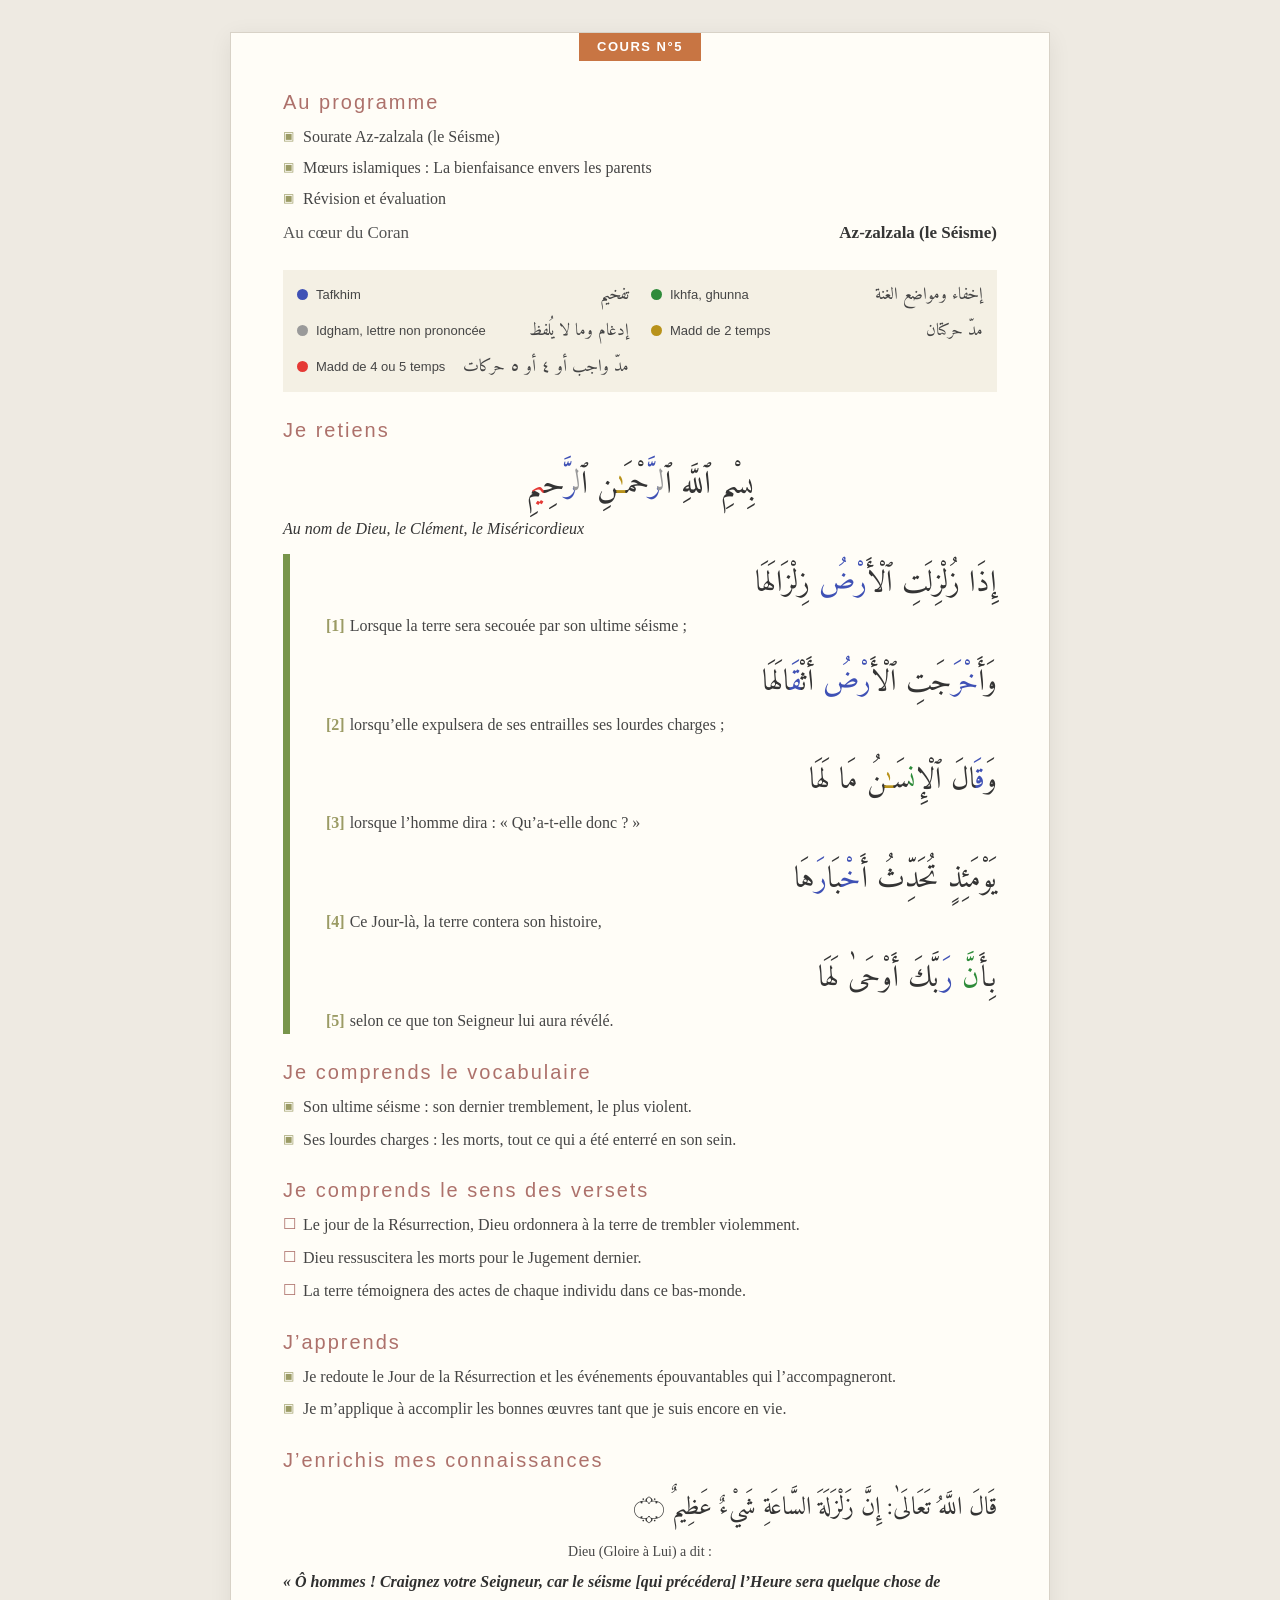
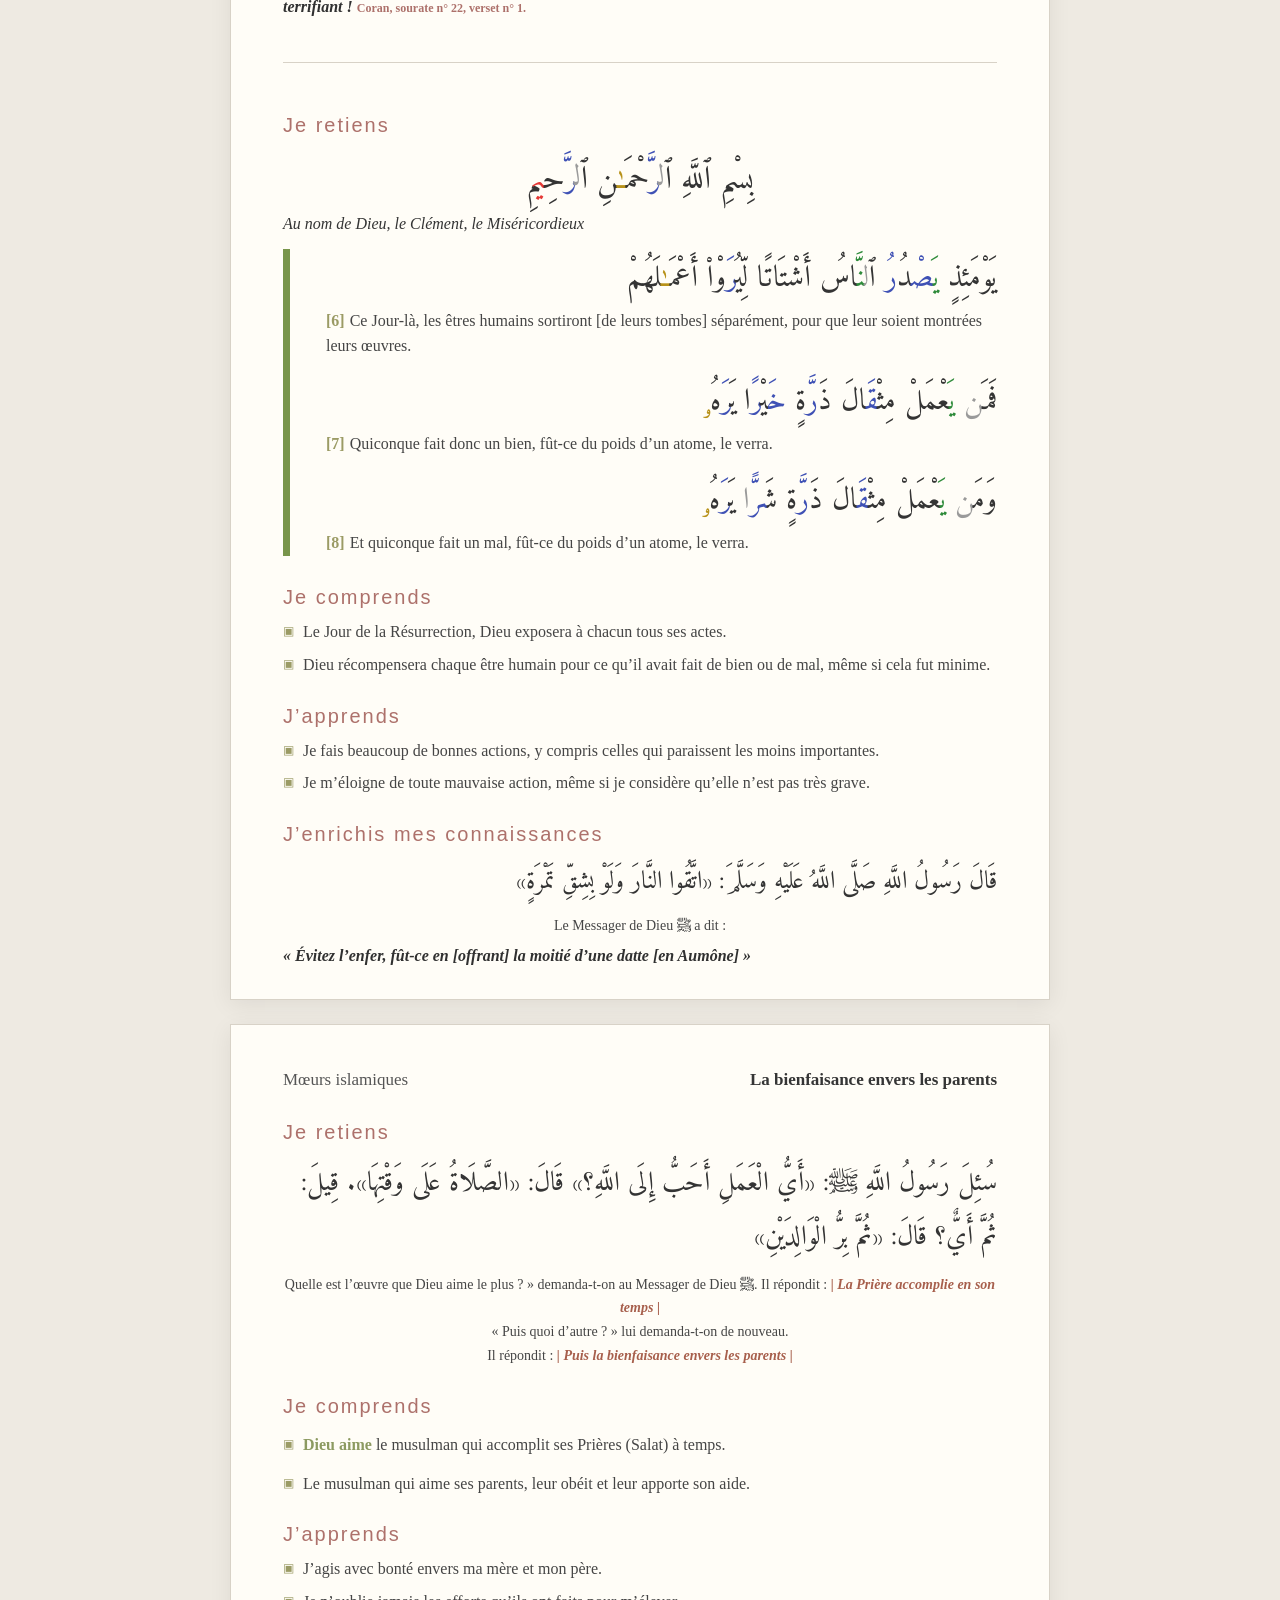
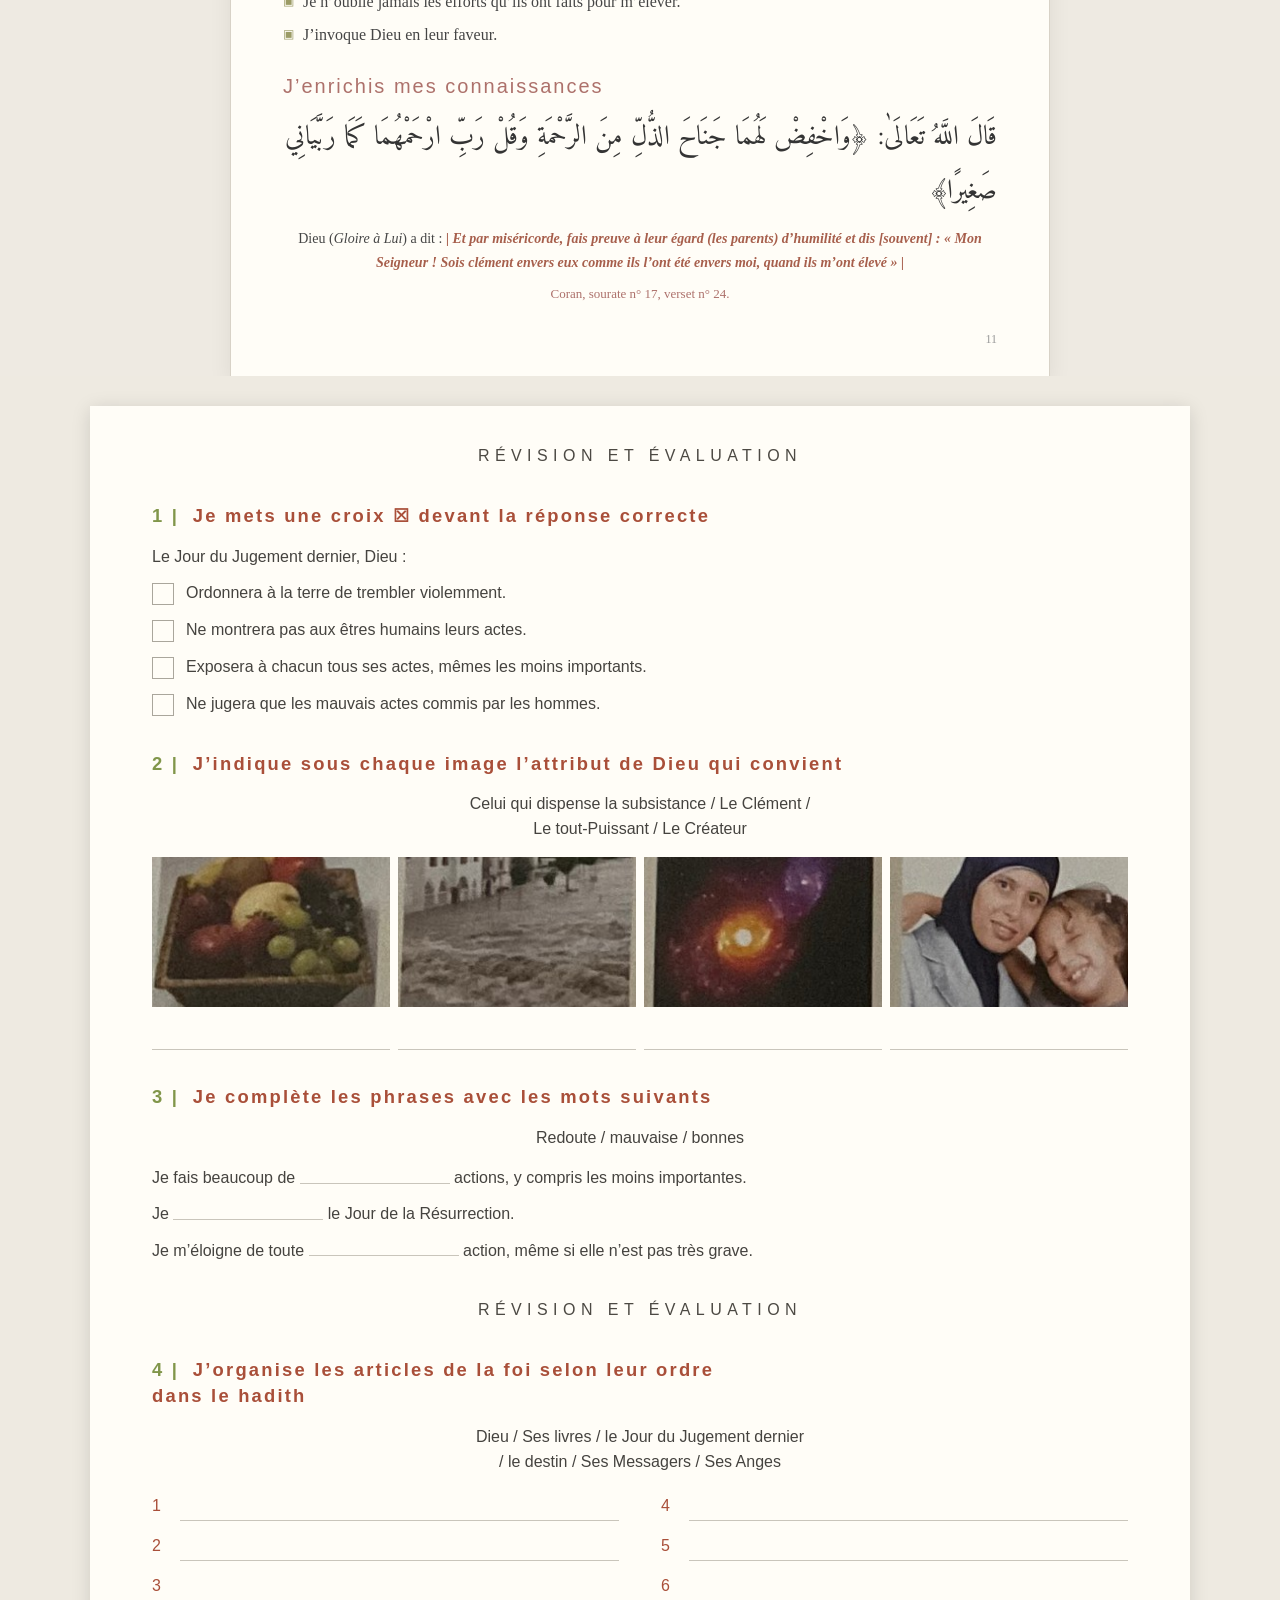
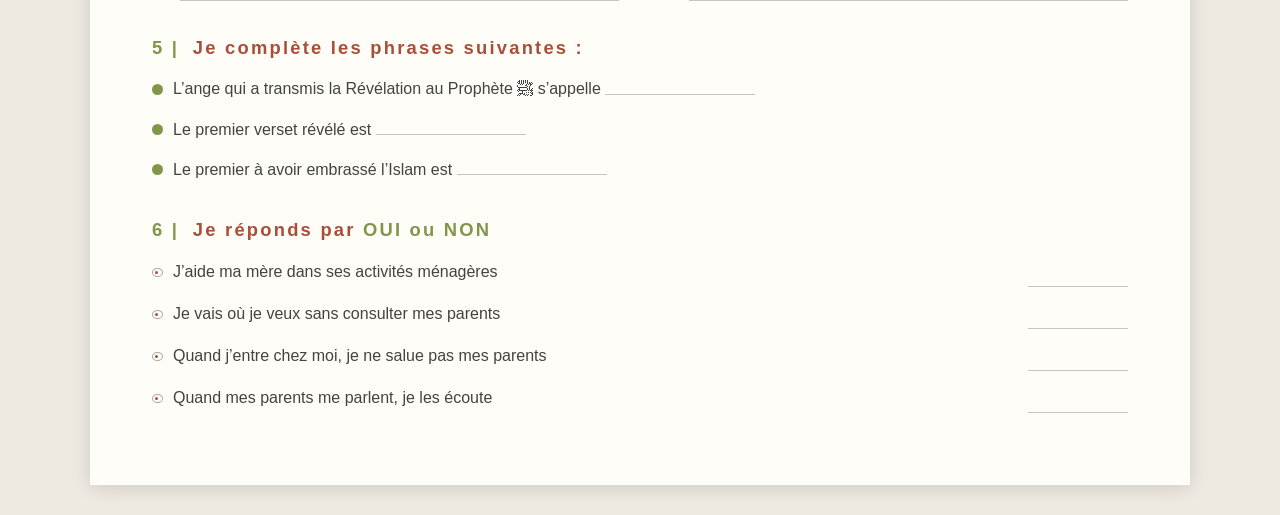
==== cours/Cours5Az-Zalzala.html @ a2560efa "Rename Cours5.html to Cours5Az-Zalzala.html" ====
<!DOCTYPE html>
<html lang="fr">
<head>
<meta charset="utf-8">
<meta name="viewport" content="width=device-width, initial-scale=1, viewport-fit=cover">
<title>Cours 5 : Az-Zalzala et Mœurs islamiques</title>
<link rel="stylesheet" href="https://fonts.googleapis.com/css2?family=Amiri:wght@400;700&display=swap">
<style>
:root{box-sizing:border-box;padding-top:env(safe-area-inset-top,0px);padding-bottom:env(safe-area-inset-bottom,0px);--bg:#eeeae2}
@media (prefers-color-scheme:dark){:root:not([data-theme="light"]){--bg:#1d1b17}}
:root[data-theme="dark"]{--bg:#1d1b17}
html{scroll-padding-top:env(safe-area-inset-top,0px)}
body{margin:0;background:var(--bg)}
.doc{display:block}
.doc + .doc{margin-top:-36px}
</style>
</head>
<body>
<div id="d1" class="doc"></div>
<div id="d2" class="doc"></div>
<template id="t1"><style>:host{display:block}
:host {
  --heading: #ad716b;
  --body: #454545;
  --accent: #9b9b65;
  --orange: #c87543;
  --green: #78954b;
  --paper: #fffdf7;
}

* {
  box-sizing: border-box;
}

:host{
  margin: 0;
  padding: 32px 16px;
  background: #eeeae2;
  color: var(--body);
  font-family: Georgia, "Times New Roman", serif;
  line-height: 1.55;
}

main {
  width: min(820px, 100%);
  margin: 0 auto;
  padding: 42px 52px 30px;
  background: var(--paper);
  border: 1px solid #d8d2c7;
  box-shadow: 0 5px 22px #00000012;
}

.unit {
  display: block;
  width: fit-content;
  margin: -42px auto 28px;
  padding: 5px 18px;
  background: var(--orange);
  color: white;
  font: 700 13px/1.4 Arial, sans-serif;
  letter-spacing: 1.5px;
  text-transform: uppercase;
}

.topline {
  display: flex;
  justify-content: space-between;
  gap: 18px;
  align-items: baseline;
  margin-bottom: 24px;
  color: #555;
  font-size: 17px;
}

.topline strong {
  color: #353535;
}

h2 {
  margin: 25px 0 10px;
  color: var(--heading);
  font: 500 20px/1.3 Arial, sans-serif;
  letter-spacing: 2px;
}

.basmala {
  margin: 0 0 12px;
  font-style: italic;
  color: #343434;
}

.verses {
  margin: 0 0 18px;
  padding: 0 0 0 36px;
  border-left: 7px solid var(--green);
  list-style: none;
}

.verses li {
  margin: 2px 0;
}

.n {
  color: var(--accent);
  font-weight: bold;
  padding-right: 5px;
}

.definition,
.bullet {
  margin: 8px 0;
  padding-left: 20px;
  position: relative;
}

.definition::before,
.bullet::before {
  content: "▣";
  position: absolute;
  left: 0;
  color: var(--accent);
  font-size: 12px;
  top: 2px;
}

.meaning .bullet::before {
  content: "☐";
  color: var(--heading);
  font-size: 15px;
  top: 0;
}

.learning .bullet::before {
  content: "▣";
  color: var(--accent);
}

.arabic {
  margin: 12px 0 8px;
  text-align: right;
  direction: rtl;
  color: #343434;
  font-family: "Amiri", "Noto Naskh Arabic", "Times New Roman", serif;
  font-size: 25px;
  line-height: 1.9;
}

.translation {
  margin: 8px 0 4px;
  text-align: center;
  font-size: 14px;
}

.quote {
  margin: 8px 0 0;
  font-weight: bold;
  font-style: italic;
  color: #303030;
}

.source {
  color: var(--heading);
  font-size: 12px;
  font-style: normal;
  white-space: nowrap;
}

.continuation {
  margin-top: 42px;
  padding-top: 24px;
  border-top: 1px solid #d8d2c7;
}

.continuation .verses {
  margin-bottom: 28px;
}

.parents .topline {
  margin-top: 0;
}

.parents .arabic {
  font-size: 27px;
  line-height: 2;
}

.parents .translation {
  line-height: 1.7;
}

.quote-inline {
  color: #a75f4c;
  font-weight: bold;
  font-style: italic;
}

.parents .definition {
  margin: 14px 0;
}

.parents .source {
  color: var(--heading);
  font-size: 13px;
}

footer {
  margin-top: 26px;
  text-align: right;
  color: #999;
  font-size: 12px;
}

@media (max-width: 560px) {
  main {
    padding: 34px 22px 24px;
  }

  .topline {
    font-size: 15px;
    flex-wrap: wrap;
  }

  h2 {
    font-size: 18px;
  }

  .verses {
    padding-left: 20px;
  }
}

@media print {
  :host{
    padding: 0;
    background: white;
  }

  main {
    width: 100%;
    border: 0;
    box-shadow: none;
  }
}

t{color:#3f51b5}g{color:#2e8b3a}x{color:#9a9a9a}d{color:#b8921a}w{color:#e53935}j{color:#ef8a17}
.arv{display:block;direction:rtl;text-align:right;font-family:"Amiri","Noto Naskh Arabic","Times New Roman",serif;font-size:30px;line-height:2;color:#343434;margin:8px 0 0}
.arv.basm{text-align:center;font-size:32px;margin:6px 0 0}
.frv{display:block;margin:0 0 14px}
.lg{display:grid;grid-template-columns:1fr;gap:6px 22px;margin:6px 0 4px;padding:10px 14px;background:#f4f0e4;font:13px/1.4 Arial,sans-serif}
@media(min-width:620px){.lg{grid-template-columns:1fr 1fr}}
.lg span{display:flex;gap:10px;align-items:center;justify-content:space-between}
.lg em{font-style:normal;display:flex;align-items:center;gap:8px}
.lg i{display:inline-block;width:11px;height:11px;border-radius:50%;flex:0 0 11px}
.lg b{font:400 17px Amiri,serif;direction:rtl;text-align:right}
main + main{margin-top:24px}
main + main .continuation{margin-top:0;padding-top:0;border-top:0}
.sommaire{margin-bottom:8px}
.sommaire h2{margin-top:0}
.sommaire .definition{margin:6px 0}
</style><main>

<span class="unit">Cours N°5</span>

<div class="sommaire">
<h2>Au programme</h2>
<p class="definition">Sourate Az-zalzala (le Séisme)</p>
<p class="definition">Mœurs islamiques : La bienfaisance envers les parents</p>
<p class="definition">Révision et évaluation</p>
</div>

<div class="topline">
  <span>Au cœur du Coran</span>
  <strong>Az-zalzala (le Séisme)</strong>
</div>

<div class="lg" aria-label="Code couleur du tajwid">
<span><em><i style="background:#3f51b5"></i>Tafkhim</em><b lang="ar">تفخيم</b></span>
<span><em><i style="background:#2e8b3a"></i>Ikhfa, ghunna</em><b lang="ar">إخفاء ومواضع الغنة</b></span>
<span><em><i style="background:#9a9a9a"></i>Idgham, lettre non prononcée</em><b lang="ar">إدغام وما لا يُلفظ</b></span>
<span><em><i style="background:#b8921a"></i>Madd de 2 temps</em><b lang="ar">مدّ حركتان</b></span>
<span><em><i style="background:#e53935"></i>Madd de 4 ou 5 temps</em><b lang="ar">مدّ واجب أو ٤ أو ٥ حركات</b></span>
</div>
<h2>Je retiens</h2>

<p class="arv basm" lang="ar">بِسْمِ ٱللَّهِ ٱ<x>ل</x><t>رَّ</t>حْمَ<d>ـٰ</d>نِ ٱ<x>ل</x><t>رَّ</t>حِ<w>ي</w>مِ</p>
<p class="basmala">
Au nom de Dieu, le Clément, le Miséricordieux
</p>

<ol class="verses">
  <li><span class="arv" lang="ar">إِذَا زُلْزِلَتِ ٱلْأَ<t>رْضُ</t> زِلْزَالَهَا</span><span class="frv"><span class="n">[1]</span>Lorsque la terre sera secouée par son ultime séisme ;</span></li>
  <li><span class="arv" lang="ar">وَأَ<t>خْرَ</t>جَتِ ٱلْأَ<t>رْضُ</t> أَثْ<t>قَ</t>الَهَا</span><span class="frv"><span class="n">[2]</span>lorsqu’elle expulsera de ses entrailles ses lourdes charges ;</span></li>
  <li><span class="arv" lang="ar">وَ<t>قَ</t>الَ ٱلْإِ<g>ن</g>سَ<d>ـٰ</d>نُ مَا لَهَا</span><span class="frv"><span class="n">[3]</span>lorsque l’homme dira : « Qu’a-t-elle donc ? »</span></li>
  <li><span class="arv" lang="ar">يَوْمَئِذٍ تُحَدِّثُ أَ<t>خْ</t>بَا<t>رَ</t>هَا</span><span class="frv"><span class="n">[4]</span>Ce Jour-là, la terre contera son histoire,</span></li>
  <li><span class="arv" lang="ar">بِأَ<g>نَّ</g> <t>رَ</t>بَّكَ أَوْحَىٰ لَهَا</span><span class="frv"><span class="n">[5]</span>selon ce que ton Seigneur lui aura révélé.</span></li>
</ol>

<h2>Je comprends le vocabulaire</h2>

<p class="definition">
Son ultime séisme : son dernier tremblement, le plus violent.
</p>

<p class="definition">
Ses lourdes charges : les morts, tout ce qui a été enterré en son sein.
</p>

<section class="meaning">
<h2>Je comprends le sens des versets</h2>

<p class="bullet">
Le jour de la Résurrection, Dieu ordonnera à la terre de trembler violemment.
</p>

<p class="bullet">
Dieu ressuscitera les morts pour le Jugement dernier.
</p>

<p class="bullet">
La terre témoignera des actes de chaque individu dans ce bas-monde.
</p>
</section>

<section class="learning">
<h2>J’apprends</h2>

<p class="bullet">
Je redoute le Jour de la Résurrection et les événements épouvantables qui l’accompagneront.
</p>

<p class="bullet">
Je m’applique à accomplir les bonnes œuvres tant que je suis encore en vie.
</p>
</section>

<h2>J’enrichis mes connaissances</h2>

<p class="arabic" lang="ar">
قَالَ اللَّهُ تَعَالَىٰ:
إِنَّ زَلْزَلَةَ السَّاعَةِ شَيْءٌ عَظِيمٌ ۝
</p>

<p class="translation">
Dieu (Gloire à Lui) a dit :
</p>

<p class="quote">
« Ô hommes ! Craignez votre Seigneur, car le séisme [qui précédera] l’Heure sera quelque chose de terrifiant !
<span class="source">Coran, sourate n° 22, verset n° 1.</span>
</p>

<!-- SUITE DE LA SOURATE -->

<section class="continuation">

<h2>Je retiens</h2>

<p class="arv basm" lang="ar">بِسْمِ ٱللَّهِ ٱ<x>ل</x><t>رَّ</t>حْمَ<d>ـٰ</d>نِ ٱ<x>ل</x><t>رَّ</t>حِ<w>ي</w>مِ</p>
<p class="basmala">
Au nom de Dieu, le Clément, le Miséricordieux
</p>

<ol class="verses" start="6">
  <li><span class="arv" lang="ar">يَوْمَئِذٍ <g>يَ</g><t>صْ</t>دُ<t>رُ</t> ٱ<x>ل</x><g>نَّ</g>اسُ أَشْتَاتًا لِّيُ<t>رَ</t>وْا۟ أَعْمَ<d>ـٰ</d>لَهُمْ</span><span class="frv"><span class="n">[6]</span>Ce Jour-là, les êtres humains sortiront [de leurs tombes] séparément, pour que leur soient montrées leurs œuvres.</span></li>

  <li><span class="arv" lang="ar">فَمَ<x>ن</x> <g>يَ</g>عْمَلْ مِثْ<t>قَ</t>الَ ذَ<t>رَّ</t>ةٍ <t>خَ</t>يْ<t>رً</t>ا يَ<t>رَ</t>هُ<d>ۥ</d></span><span class="frv"><span class="n">[7]</span>Quiconque fait donc un bien, fût-ce du poids d’un atome, le verra.</span></li>

  <li><span class="arv" lang="ar">وَمَ<x>ن</x> <g>يَ</g>عْمَلْ مِثْ<t>قَ</t>الَ ذَ<t>رَّ</t>ةٍ شَ<t>رًّ</t><x>ا</x> يَ<t>رَ</t>هُ<d>ۥ</d></span><span class="frv"><span class="n">[8]</span>Et quiconque fait un mal, fût-ce du poids d’un atome, le verra.</span></li>
</ol>

<h2>Je comprends</h2>

<p class="definition">
Le Jour de la Résurrection, Dieu exposera à chacun tous ses actes.
</p>

<p class="definition">
Dieu récompensera chaque être humain pour ce qu’il avait fait de bien ou de mal, même si cela fut minime.
</p>

<section class="learning">
<h2>J’apprends</h2>

<p class="bullet">
Je fais beaucoup de bonnes actions, y compris celles qui paraissent les moins importantes.
</p>

<p class="bullet">
Je m’éloigne de toute mauvaise action, même si je considère qu’elle n’est pas très grave.
</p>
</section>

<h2>J’enrichis mes connaissances</h2>

<p class="arabic" lang="ar">
قَالَ رَسُولُ اللَّهِ صَلَّى اللَّهُ عَلَيْهِ وَسَلَّمَ:
«اتَّقُوا النَّارَ وَلَوْ بِشِقِّ تَمْرَةٍ»
</p>

<p class="translation">
Le Messager de Dieu ﷺ a dit :
</p>

<p class="quote">
« Évitez l’enfer, fût-ce en [offrant] la moitié d’une datte [en Aumône] »
</p>

</section>

</main>
<main>
<!-- LEÇON : LA BIENFAISANCE ENVERS LES PARENTS -->

<section class="continuation parents">

<div class="topline">
  <span>Mœurs islamiques</span>
  <strong>La bienfaisance envers les parents</strong>
</div>

<h2>Je retiens</h2>

<p class="arabic" lang="ar">
سُئِلَ رَسُولُ اللَّهِ ﷺ:
«أَيُّ الْعَمَلِ أَحَبُّ إِلَى اللَّهِ؟»
قَالَ: «الصَّلَاةُ عَلَى وَقْتِهَا».
قِيلَ: ثُمَّ أَيٌّ؟
قَالَ: «ثُمَّ بِرُّ الْوَالِدَيْنِ»
</p>

<p class="translation">
Quelle est l’œuvre que Dieu aime le plus ? » demanda-t-on au Messager de Dieu ﷺ.
Il répondit :
<span class="quote-inline">| La Prière accomplie en son temps |</span>
<br>
« Puis quoi d’autre ? » lui demanda-t-on de nouveau.
<br>
Il répondit :
<span class="quote-inline">| Puis la bienfaisance envers les parents |</span>
</p>

<h2>Je comprends</h2>

<p class="definition">
<strong style="color:#8c9a61">Dieu aime</strong>
le musulman qui accomplit ses Prières (Salat) à temps.
</p>

<p class="definition">
Le musulman qui aime ses parents, leur obéit et leur apporte son aide.
</p>

<section class="learning">
<h2>J’apprends</h2>

<p class="bullet">
J’agis avec bonté envers ma mère et mon père.
</p>

<p class="bullet">
Je n’oublie jamais les efforts qu’ils ont faits pour m’élever.
</p>

<p class="bullet">
J’invoque Dieu en leur faveur.
</p>
</section>

<h2>J’enrichis mes connaissances</h2>

<p class="arabic" lang="ar">
قَالَ اللَّهُ تَعَالَىٰ:
﴿وَاخْفِضْ لَهُمَا جَنَاحَ الذُّلِّ مِنَ الرَّحْمَةِ
وَقُلْ رَبِّ ارْحَمْهُمَا كَمَا رَبَّيَانِي صَغِيرًا﴾
</p>

<p class="translation">
Dieu (<em>Gloire à Lui</em>) a dit :
<span class="quote-inline">
| Et par miséricorde, fais preuve à leur égard (les parents) d’humilité et dis [souvent] : « Mon Seigneur ! Sois clément envers eux comme ils l’ont été envers moi, quand ils m’ont élevé » |
</span>
</p>

<p class="source" style="text-align:center; display:block; margin-top:10px;">
Coran, sourate n° 17, verset n° 24.
</p>

</section>

<footer>11</footer>

</main></template>
<template id="t2"><style>:host{display:block}
:host{--rouge:#a94f39;--vert:#81964a;--texte:#45433f;--ligne:#c9c5bb;--papier:#fffdf7}
*{box-sizing:border-box}:host{margin:0;padding:30px 18px;background:#eeeae1;color:var(--texte);font:16px/1.55 "Trebuchet MS",Arial,sans-serif}
main{max-width:1100px;margin:auto;padding:38px clamp(20px,5vw,62px);background:var(--papier);box-shadow:0 3px 18px #0002}
.entete{text-align:center;letter-spacing:.34em;margin:0 0 34px;color:#4c4943}
.exercice{margin:0 0 34px;break-inside:avoid}h2{margin:0 0 15px;color:var(--rouge);font-size:1.15rem;font-weight:600;letter-spacing:.12em;line-height:1.45}
.numero{color:var(--vert);margin-right:.35em}p{margin:10px 0}
.cases{list-style:none;padding:0;margin:12px 0}.cases li{display:flex;gap:12px;margin:12px 0}
.case{width:22px;height:22px;border:1.5px solid #aaa69c;flex:0 0 22px;margin-top:2px}
.banque{text-align:center;margin:8px auto 15px}
.images,.reponses-images{display:grid;grid-template-columns:repeat(4,minmax(0,1fr));gap:8px;margin:15px 0 8px}
.images img{display:block;width:100%;height:150px;object-fit:cover}
.trait{height:28px;border-bottom:1px solid var(--ligne)}
.mots{display:inline-block;min-width:150px;height:1.15em;border-bottom:1px solid var(--ligne);vertical-align:baseline}
.banque-foi{text-align:center;margin:8px auto 18px}
.grille{display:grid;grid-template-columns:1fr 1fr;gap:12px 42px}
.rangee{display:flex;align-items:center;gap:12px}.chiffre{color:var(--rouge);min-width:16px}.reponse{height:28px;border-bottom:1px solid var(--ligne);flex:1}
.liste{list-style:none;padding:0;margin:12px 0}.liste li{margin:14px 0;display:flex;align-items:baseline;gap:10px}
.puce{width:11px;height:11px;border-radius:50%;background:var(--vert);flex:0 0 11px}
.oui-non li{align-items:center}.oui-non .puce{width:9px;height:9px;background:transparent;border:1px solid #aaa69c;position:relative}
.oui-non .puce:after{content:"";position:absolute;width:3px;height:3px;border-radius:50%;background:var(--rouge);top:2px;left:2px}
.oui-non .reponse{flex:0 0 100px;margin-left:auto}
@media(max-width:650px){:host{padding:0}main{padding:24px 16px}.images img{height:90px}.grille{gap:10px 18px}.mots{min-width:90px}.oui-non .reponse{flex-basis:55px}}
@media print{:host{background:white;padding:0}main{box-shadow:none;max-width:none;padding:15mm}.exercice{break-inside:avoid}}
</style><main>
<div class="entete">RÉVISION ET ÉVALUATION</div>
<section class="exercice">
<h2><span class="numero">1 |</span> Je mets une croix ☒ devant la réponse correcte</h2>
<p>Le Jour du Jugement dernier, Dieu :</p>
<ul class="cases">
<li><span class="case"></span><span>Ordonnera à la terre de trembler violemment.</span></li>
<li><span class="case"></span><span>Ne montrera pas aux êtres humains leurs actes.</span></li>
<li><span class="case"></span><span>Exposera à chacun tous ses actes, mêmes les moins importants.</span></li>
<li><span class="case"></span><span>Ne jugera que les mauvais actes commis par les hommes.</span></li>
</ul></section>
<section class="exercice">
<h2><span class="numero">2 |</span> J’indique sous chaque image l’attribut de Dieu qui convient</h2>
<p class="banque">Celui qui dispense la subsistance / Le Clément /<br>Le tout-Puissant / Le Créateur</p>
<div class="images">
<img src="[data-uri]" alt="Panier de fruits">
<img src="[data-uri]" alt="Inondation">
<img src="[data-uri]" alt="Galaxie dans l’espace">
<img src="[data-uri]" alt="Une mère avec son enfant">
</div><div class="reponses-images"><div class="trait"></div><div class="trait"></div><div class="trait"></div><div class="trait"></div></div>
</section>
<section class="exercice">
<h2><span class="numero">3 |</span> Je complète les phrases avec les mots suivants</h2>
<p class="banque">Redoute / mauvaise / bonnes</p>
<p>Je fais beaucoup de <span class="mots"></span> actions, y compris les moins importantes.</p>
<p>Je <span class="mots"></span> le Jour de la Résurrection.</p>
<p>Je m’éloigne de toute <span class="mots"></span> action, même si elle n’est pas très grave.</p>
</section>
<div class="entete">RÉVISION ET ÉVALUATION</div>
<section class="exercice">
<h2><span class="numero">4 |</span> J’organise les articles de la foi selon leur ordre<br>dans le hadith</h2>
<p class="banque-foi">Dieu / Ses livres / le Jour du Jugement dernier<br>/ le destin / Ses Messagers / Ses Anges</p>
<div class="grille">
<div class="rangee"><span class="chiffre">1</span><span class="reponse"></span></div><div class="rangee"><span class="chiffre">4</span><span class="reponse"></span></div>
<div class="rangee"><span class="chiffre">2</span><span class="reponse"></span></div><div class="rangee"><span class="chiffre">5</span><span class="reponse"></span></div>
<div class="rangee"><span class="chiffre">3</span><span class="reponse"></span></div><div class="rangee"><span class="chiffre">6</span><span class="reponse"></span></div>
</div></section>
<section class="exercice">
<h2><span class="numero">5 |</span> Je complète les phrases suivantes :</h2>
<ul class="liste">
<li><span class="puce"></span><span>L’ange qui a transmis la Révélation au Prophète ﷺ s’appelle <span class="mots"></span></span></li>
<li><span class="puce"></span><span>Le premier verset révélé est <span class="mots"></span></span></li>
<li><span class="puce"></span><span>Le premier à avoir embrassé l’Islam est <span class="mots"></span></span></li>
</ul></section>
<section class="exercice">
<h2><span class="numero">6 |</span> Je réponds par <span style="color:var(--vert)">OUI ou NON</span></h2>
<ul class="liste oui-non">
<li><span class="puce"></span><span>J’aide ma mère dans ses activités ménagères</span><span class="reponse"></span></li>
<li><span class="puce"></span><span>Je vais où je veux sans consulter mes parents</span><span class="reponse"></span></li>
<li><span class="puce"></span><span>Quand j’entre chez moi, je ne salue pas mes parents</span><span class="reponse"></span></li>
<li><span class="puce"></span><span>Quand mes parents me parlent, je les écoute</span><span class="reponse"></span></li>
</ul></section>
</main></template>
<script>
(function(){
  function mount(h,t){
    var r=document.getElementById(h).attachShadow({mode:'open'});
    r.appendChild(document.getElementById(t).content.cloneNode(true));
  }
  mount('d1','t1');mount('d2','t2');
})();
</script>
</body>
</html>
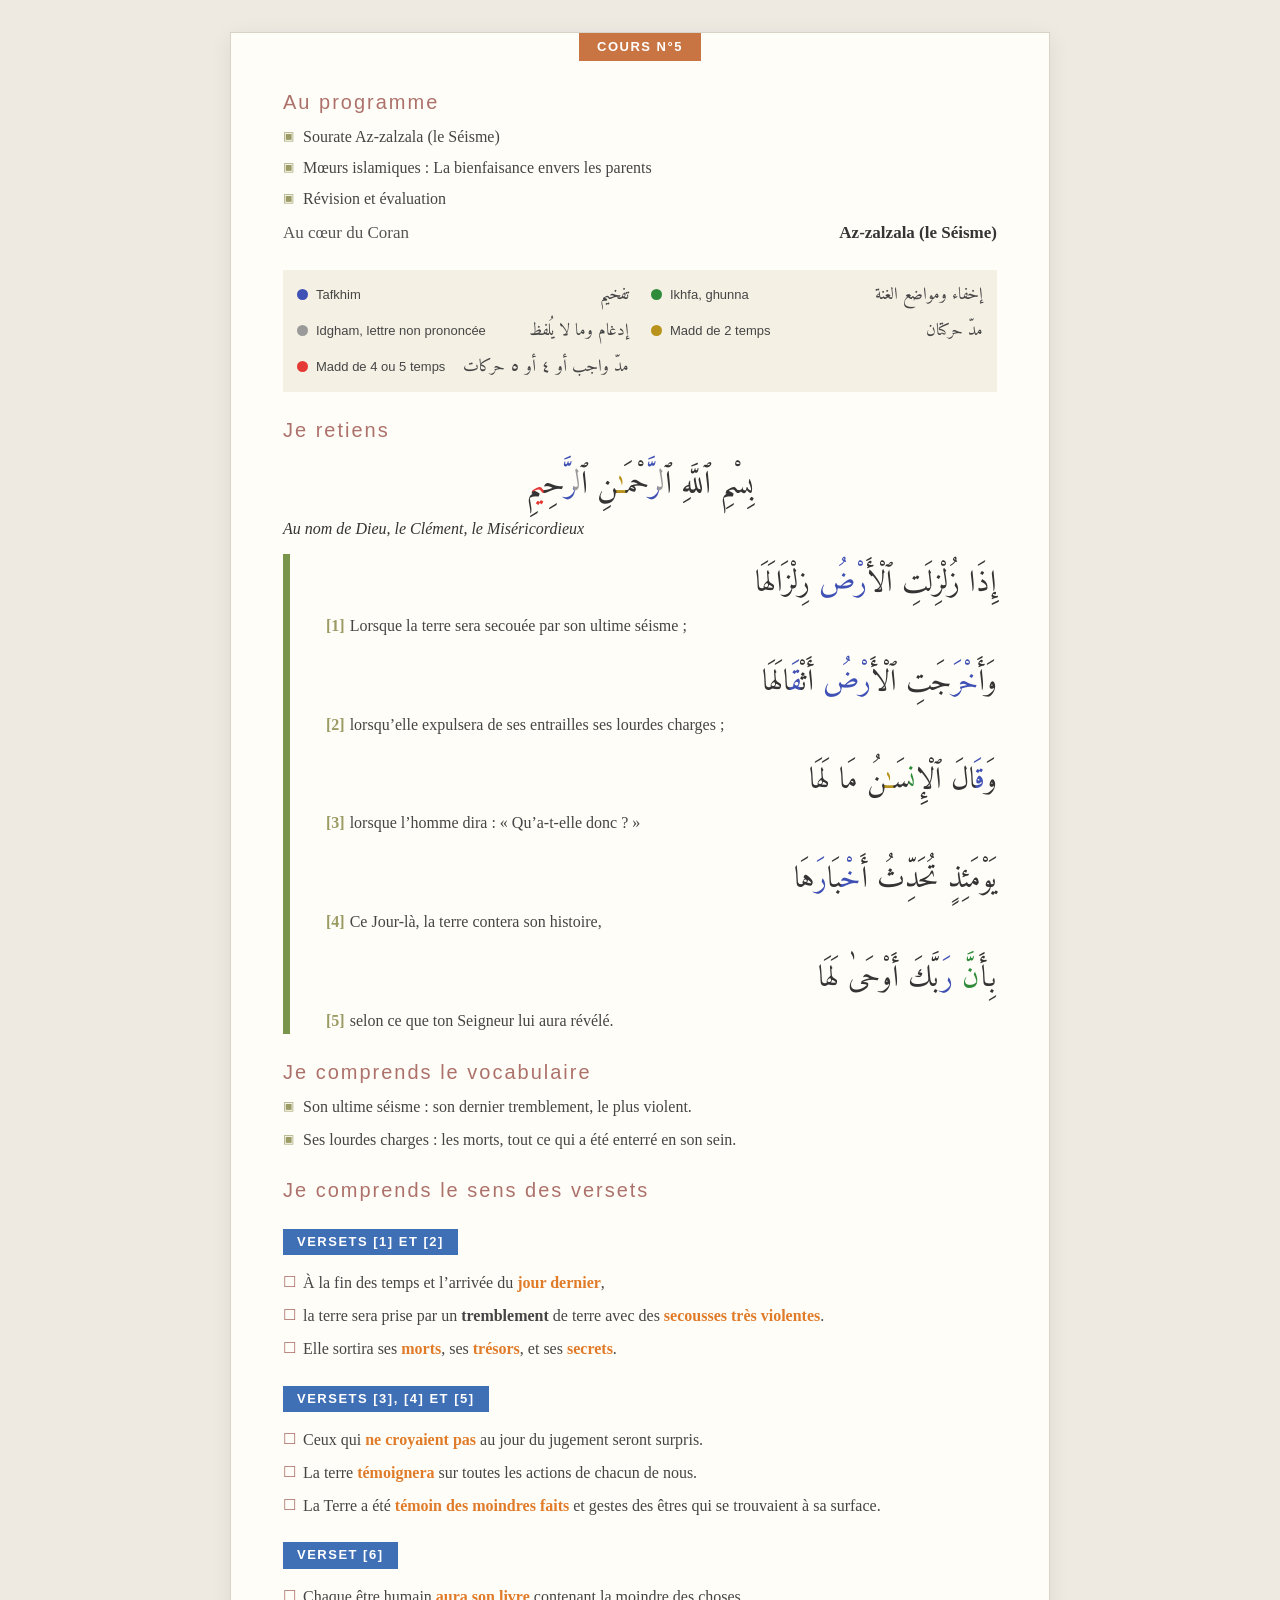
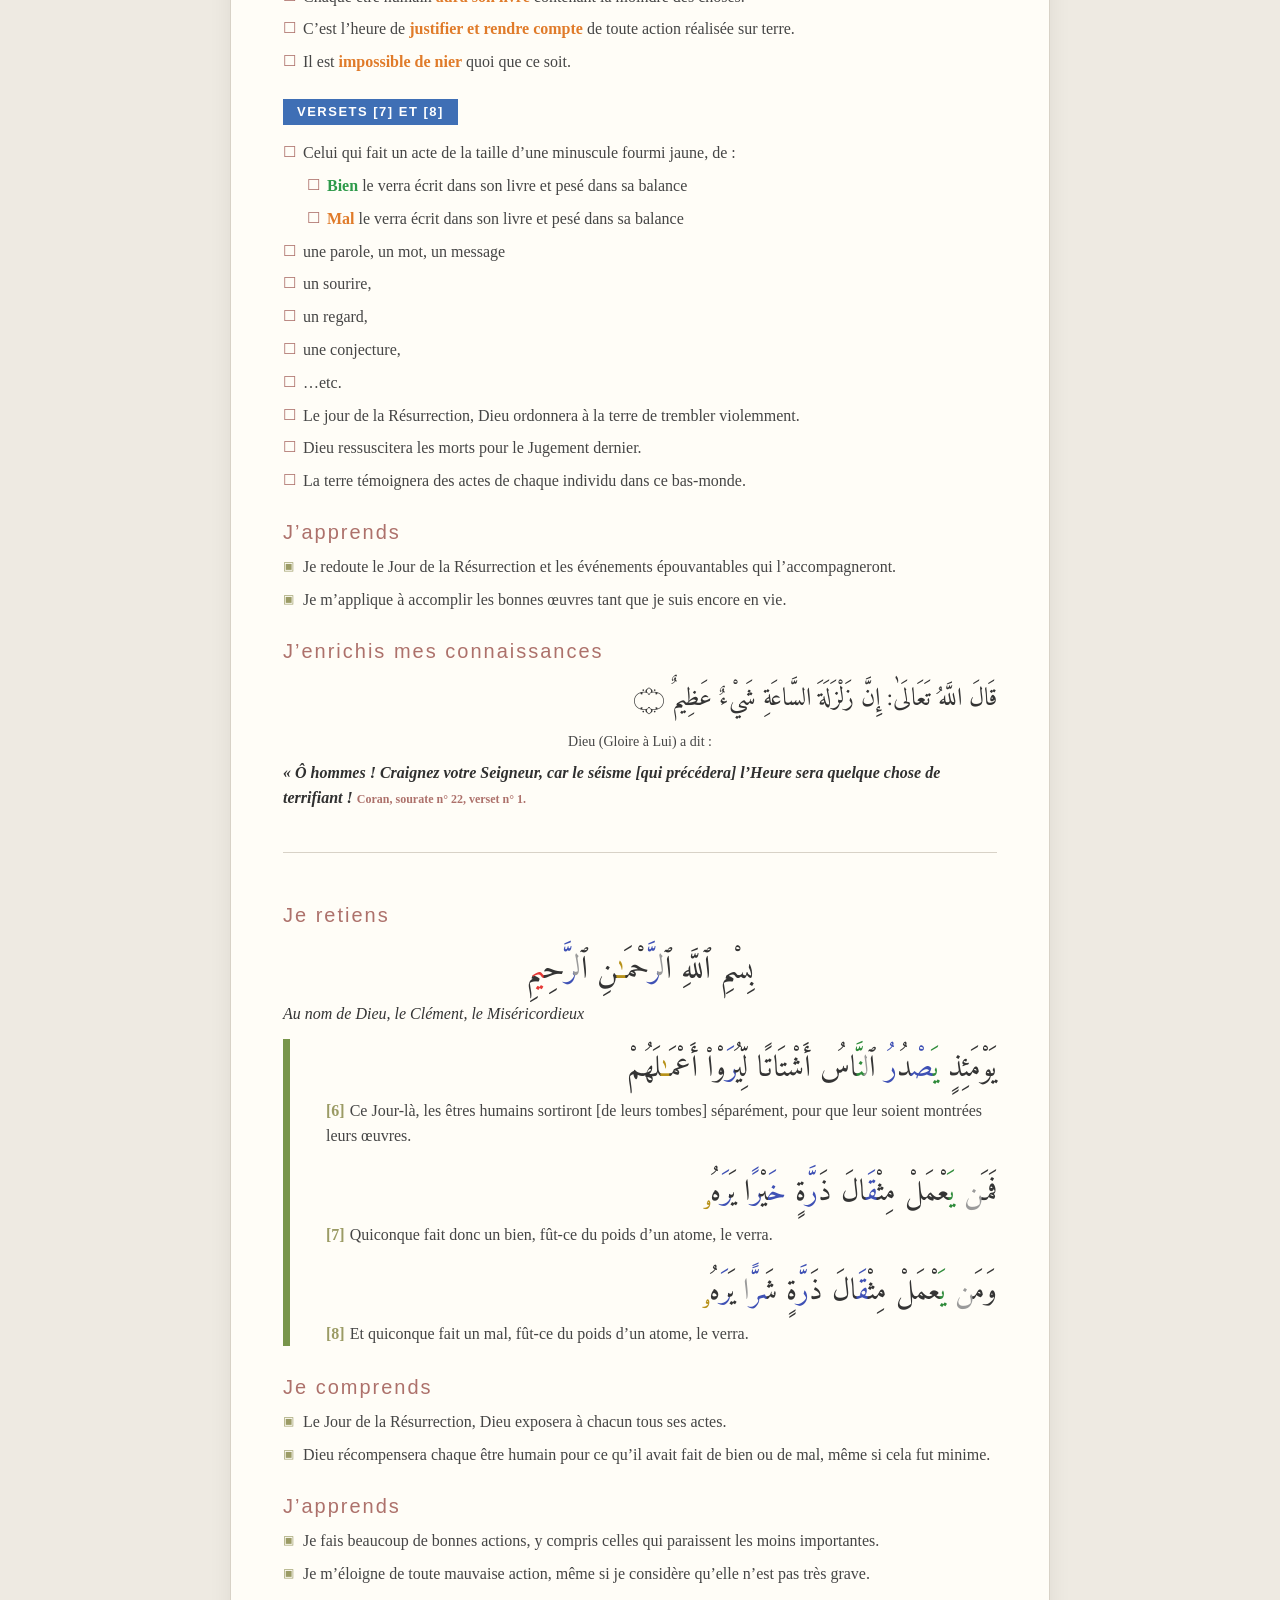
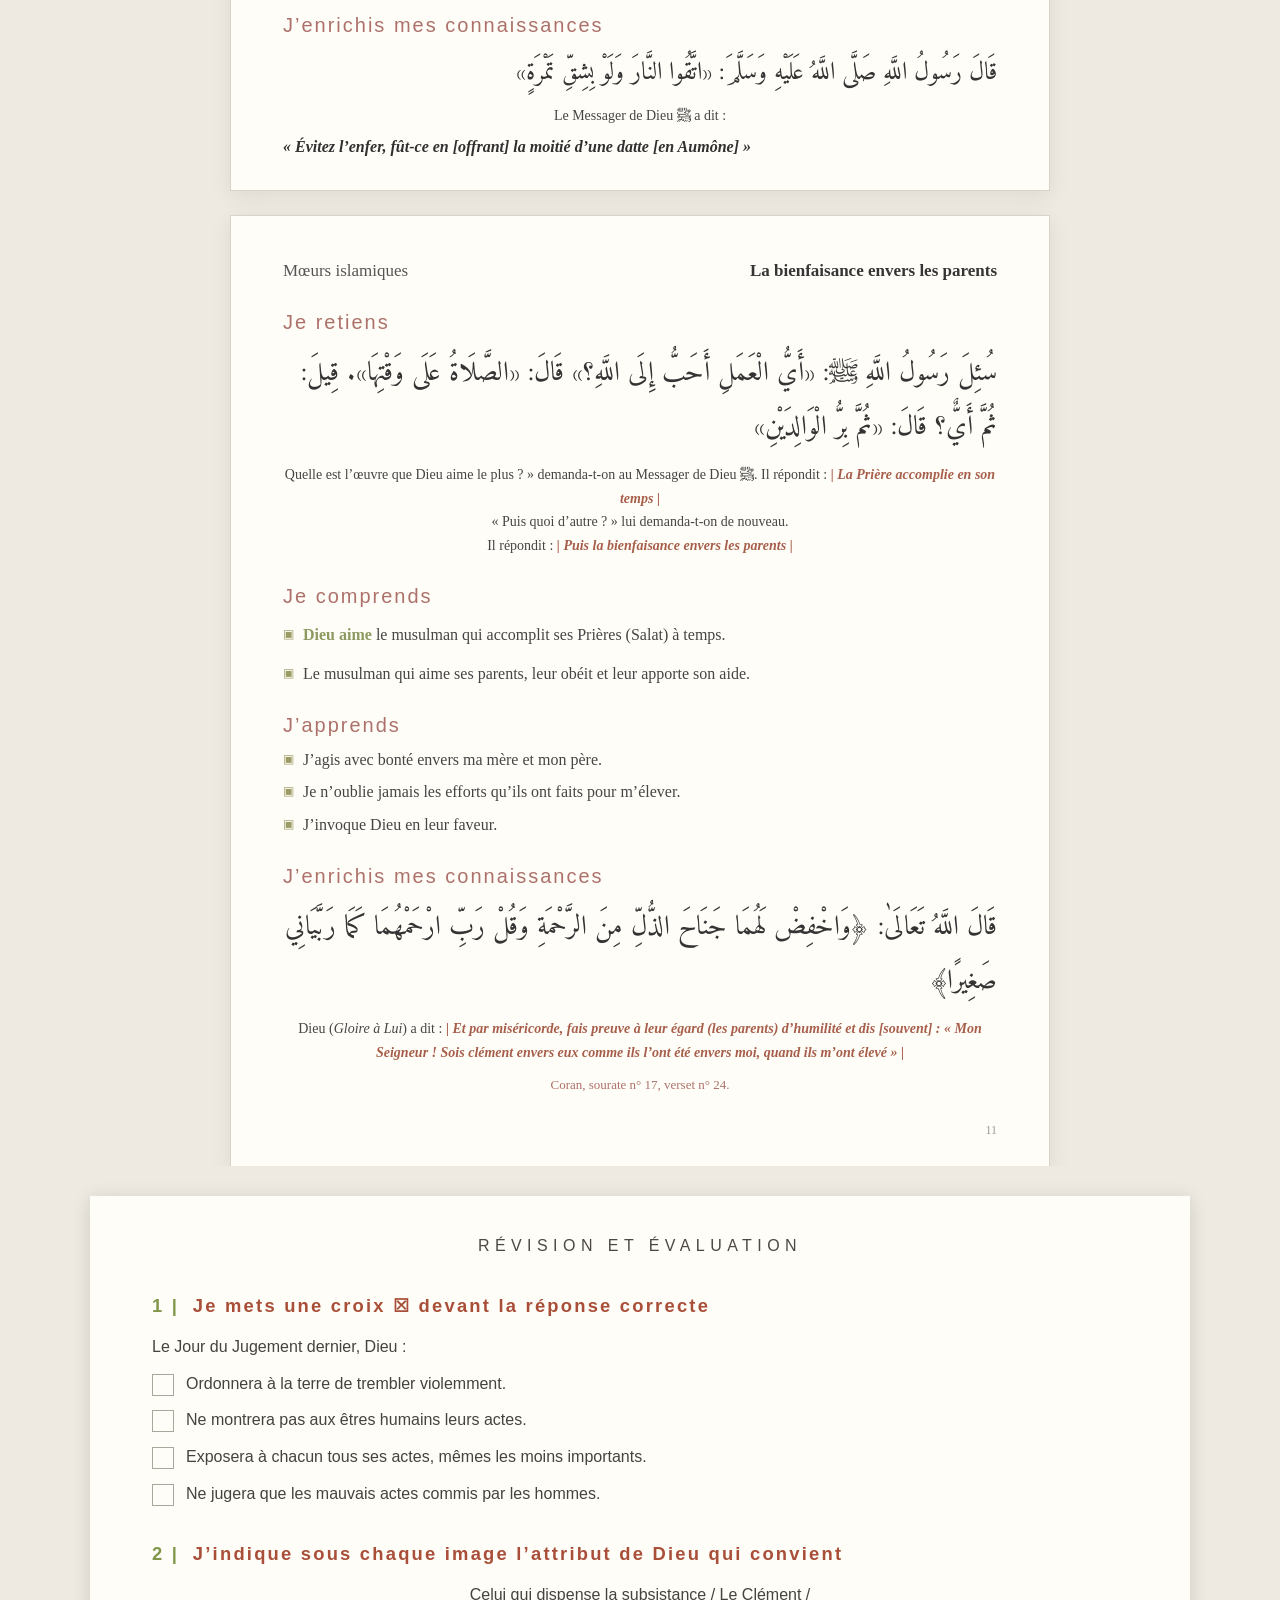
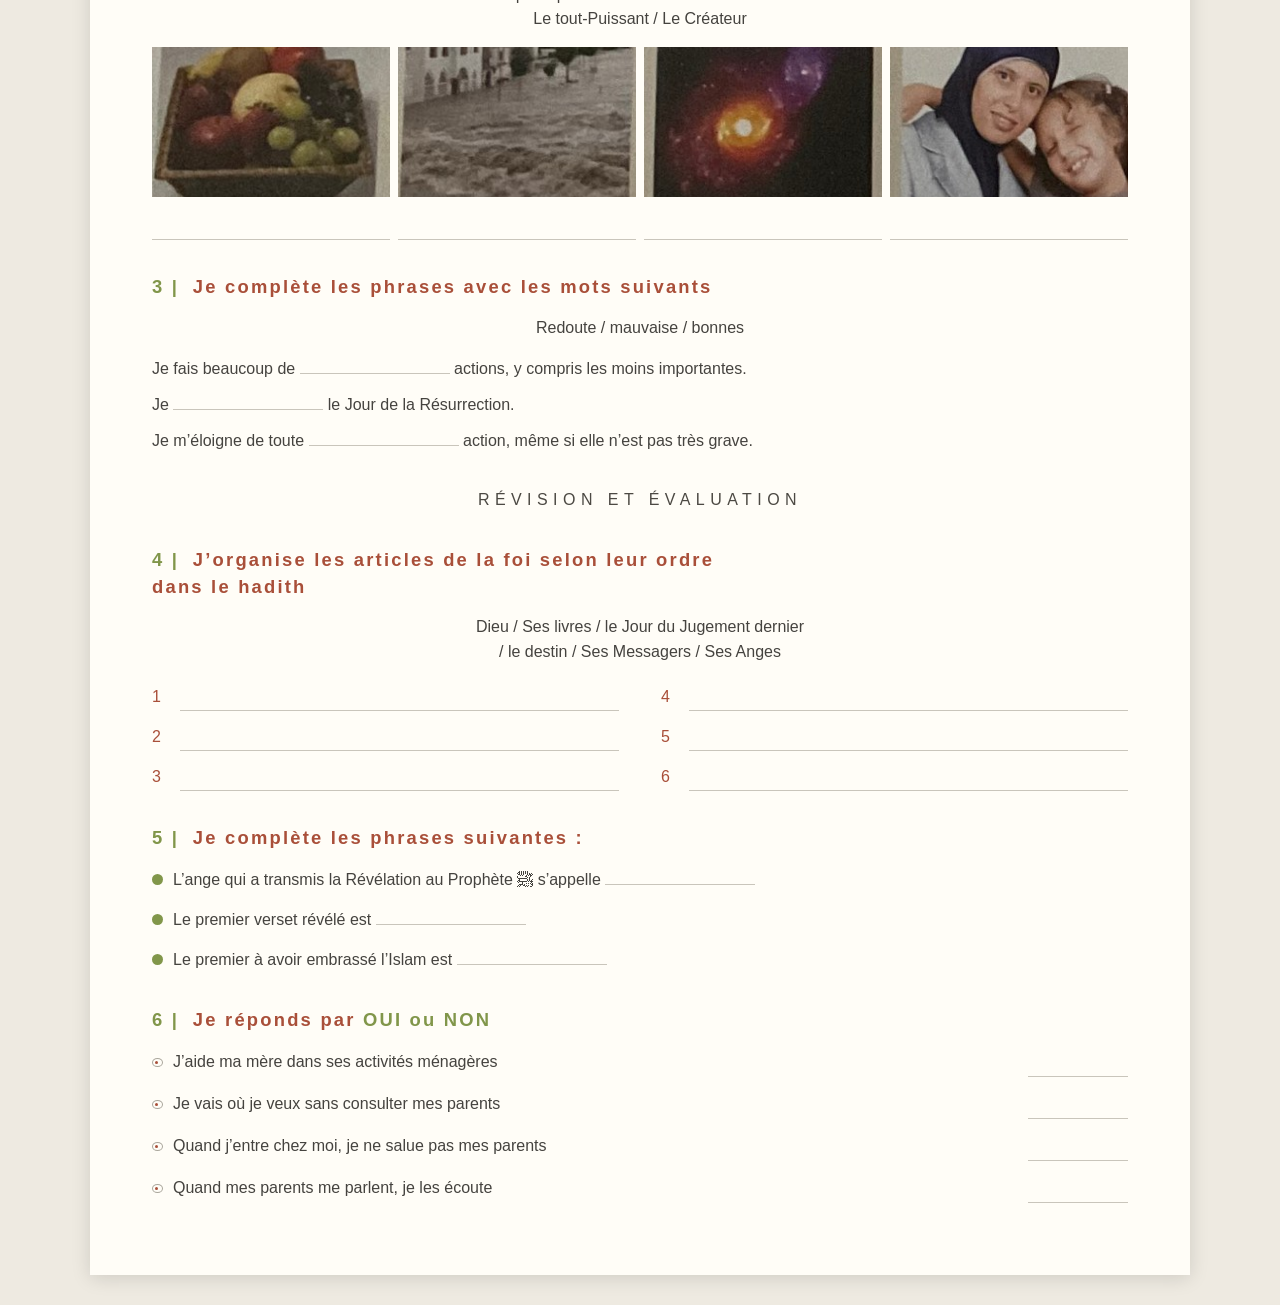
==== commit 697ed893: "Add files via upload" ====
--- a/cours/Cours5Az-Zalzala.html
+++ b/cours/Cours5Az-Zalzala.html
@@ -242,6 +242,10 @@
   }
 }
 
+.o{color:#e07b2a;font-weight:700}
+.vref{display:inline-block;margin:16px 0 8px;padding:4px 14px;background:#3f6fb5;color:#fff;font:700 13px/1.4 Arial,sans-serif;letter-spacing:1.5px;text-transform:uppercase}
+.og{color:#2e9a4a;font-weight:700}
+.sub{margin-left:24px}
 t{color:#3f51b5}g{color:#2e8b3a}x{color:#9a9a9a}d{color:#b8921a}w{color:#e53935}j{color:#ef8a17}
 .arv{display:block;direction:rtl;text-align:right;font-family:"Amiri","Noto Naskh Arabic","Times New Roman",serif;font-size:30px;line-height:2;color:#343434;margin:8px 0 0}
 .arv.basm{text-align:center;font-size:32px;margin:6px 0 0}
@@ -307,6 +311,82 @@
 
 <section class="meaning">
 <h2>Je comprends le sens des versets</h2>
+<p class="vref">Versets [1] et [2]</p>
+
+<p class="bullet">
+À la fin des temps et l’arrivée du <span class="o">jour dernier</span>,
+</p>
+
+<p class="bullet">
+la terre sera prise par un <strong>tremblement</strong> de terre avec des <span class="o">secousses très violentes</span>.
+</p>
+
+<p class="bullet">
+Elle sortira ses <span class="o">morts</span>, ses <span class="o">trésors</span>, et ses <span class="o">secrets</span>.
+</p>
+
+<p class="vref">Versets [3], [4] et [5]</p>
+
+<p class="bullet">
+Ceux qui <span class="o">ne croyaient pas</span> au jour du jugement seront surpris.
+</p>
+
+<p class="bullet">
+La terre <span class="o">témoignera</span> sur toutes les actions de chacun de nous.
+</p>
+
+<p class="bullet">
+La Terre a été <span class="o">témoin des moindres faits</span> et gestes des êtres qui se trouvaient à sa surface.
+</p>
+
+<p class="vref">Verset [6]</p>
+
+<p class="bullet">
+Chaque être humain <span class="o">aura son livre</span> contenant la moindre des choses.
+</p>
+
+<p class="bullet">
+C’est l’heure de <span class="o">justifier et rendre compte</span> de toute action réalisée sur terre.
+</p>
+
+<p class="bullet">
+Il est <span class="o">impossible de nier</span> quoi que ce soit.
+</p>
+
+<p class="vref">Versets [7] et [8]</p>
+
+<p class="bullet">
+Celui qui fait un acte de la taille d’une minuscule fourmi jaune, de :
+</p>
+
+<p class="bullet sub">
+<span class="og">Bien</span> le verra écrit dans son livre et pesé dans sa balance
+</p>
+
+<p class="bullet sub">
+<span class="o">Mal</span> le verra écrit dans son livre et pesé dans sa balance
+</p>
+
+<p class="bullet">
+une parole, un mot, un message
+</p>
+
+<p class="bullet">
+un sourire,
+</p>
+
+<p class="bullet">
+un regard,
+</p>
+
+<p class="bullet">
+une conjecture,
+</p>
+
+<p class="bullet">
+…etc.
+</p>
+
 
 <p class="bullet">
 Le jour de la Résurrection, Dieu ordonnera à la terre de trembler violemment.
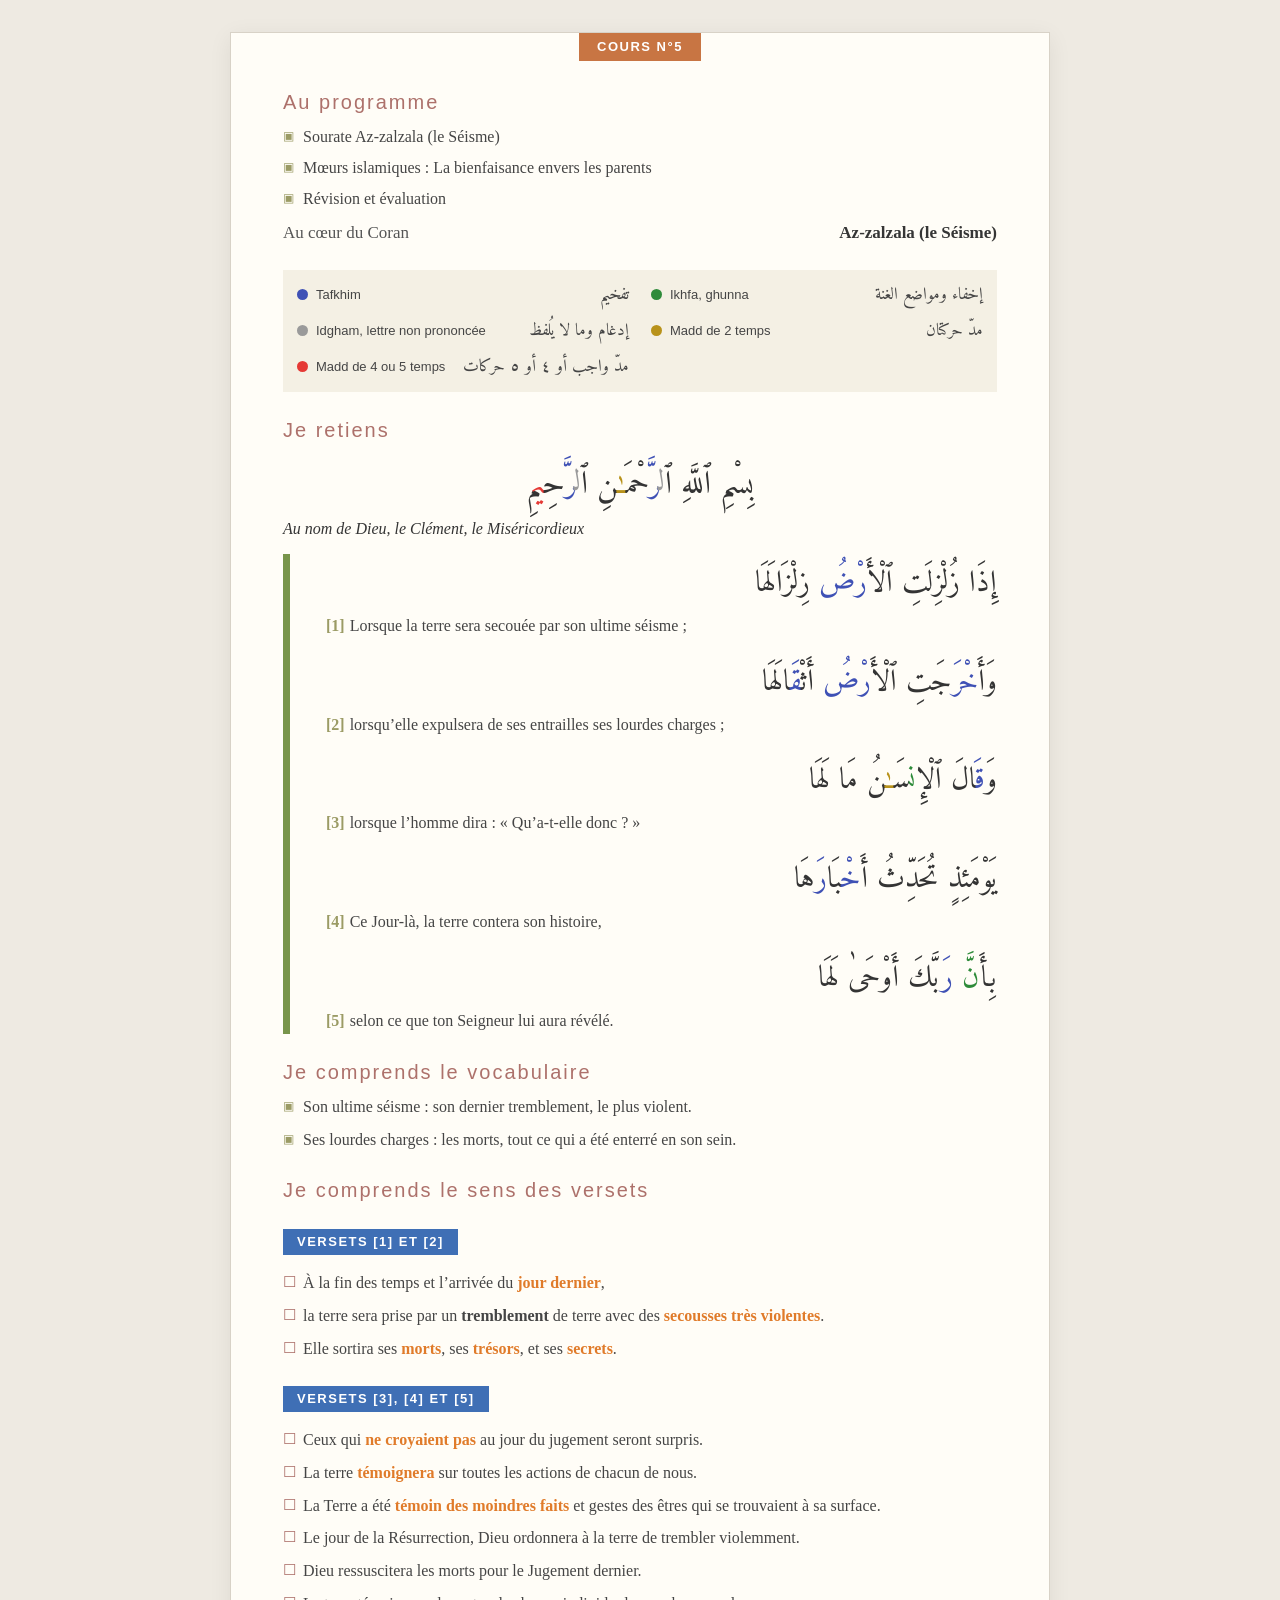
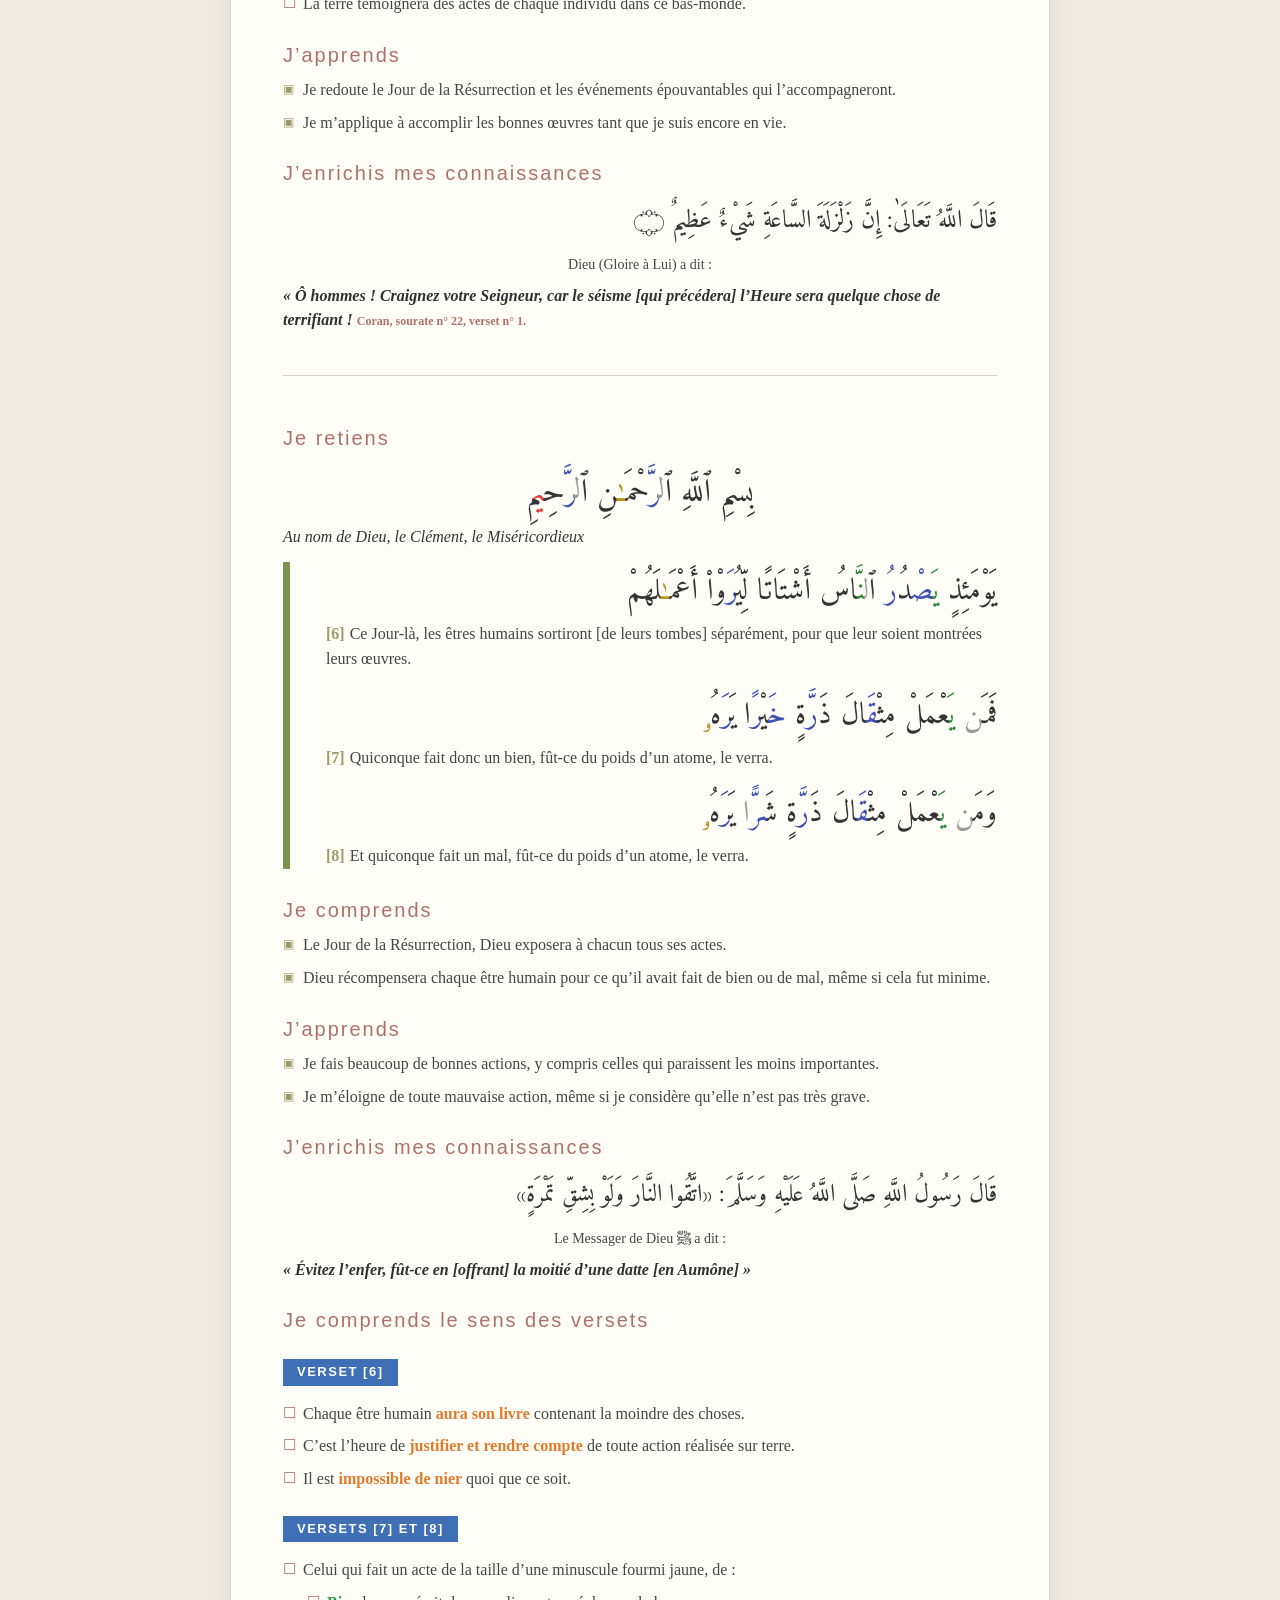
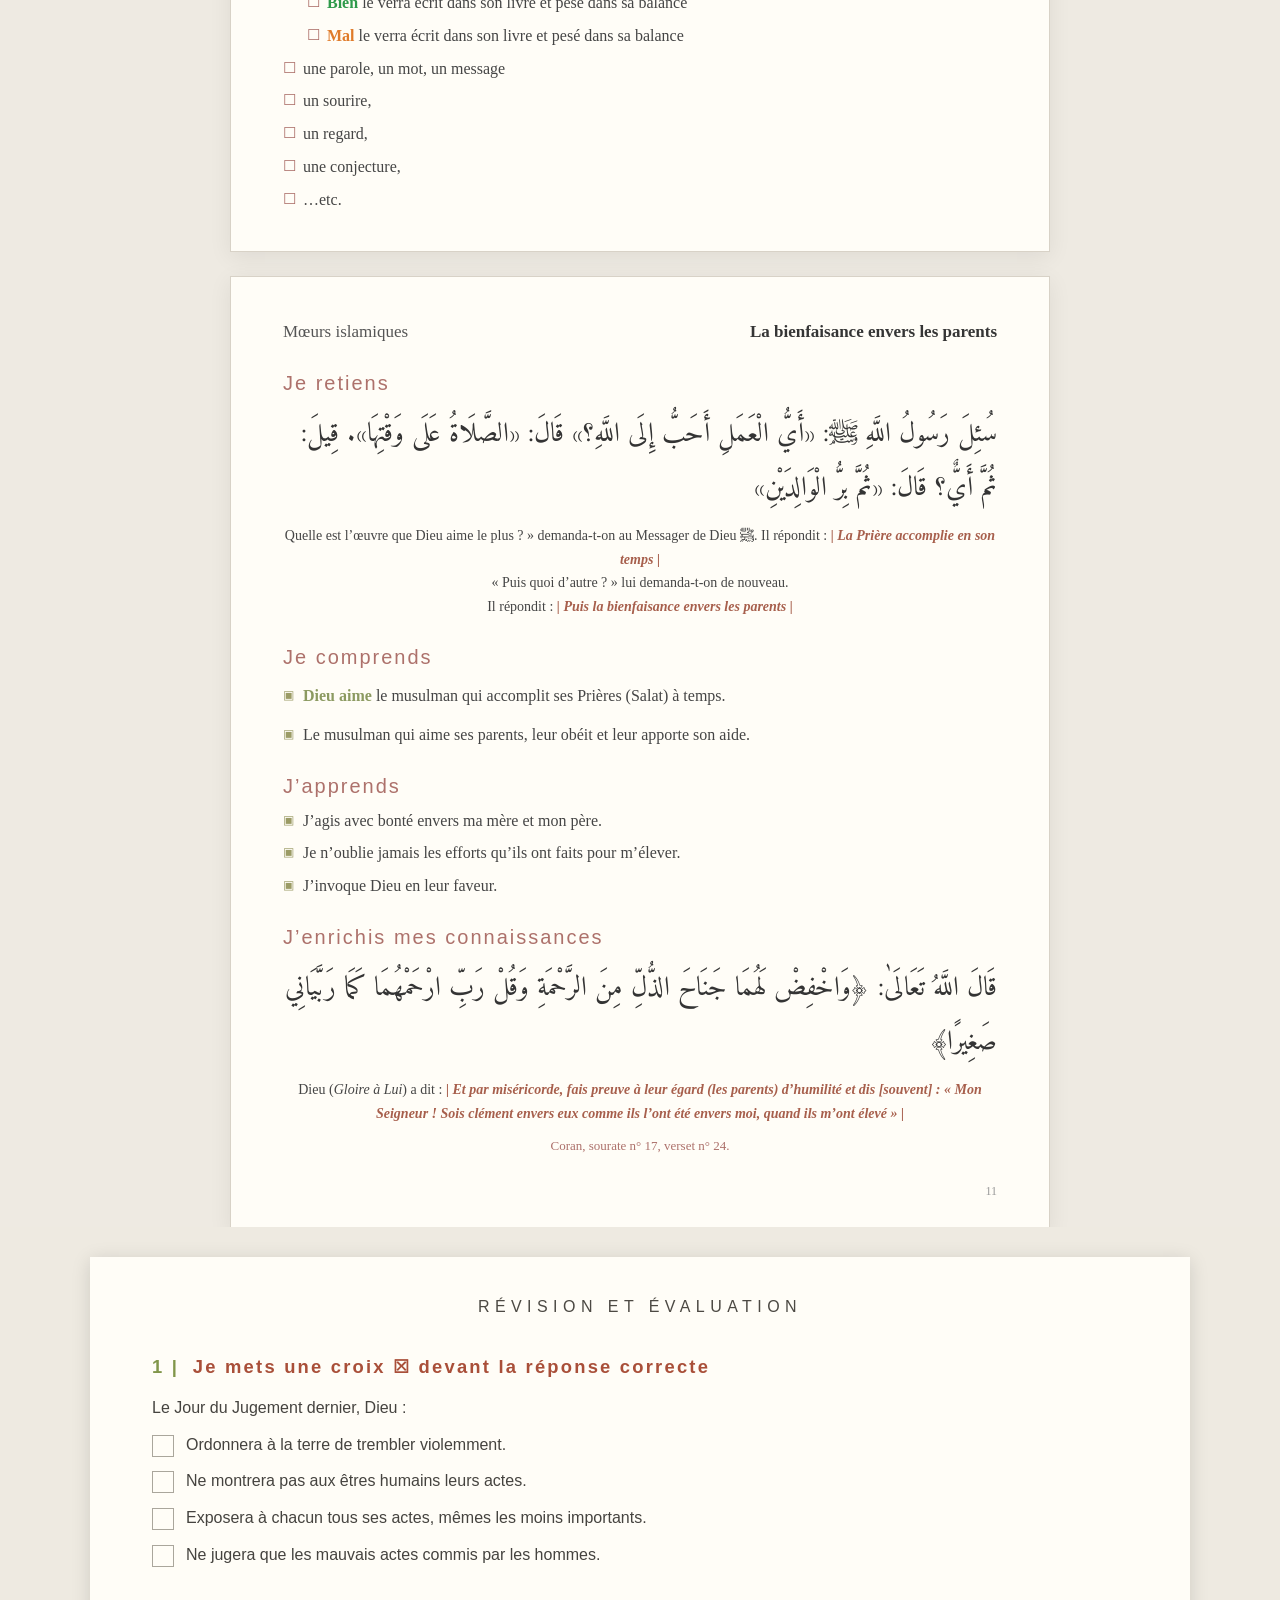
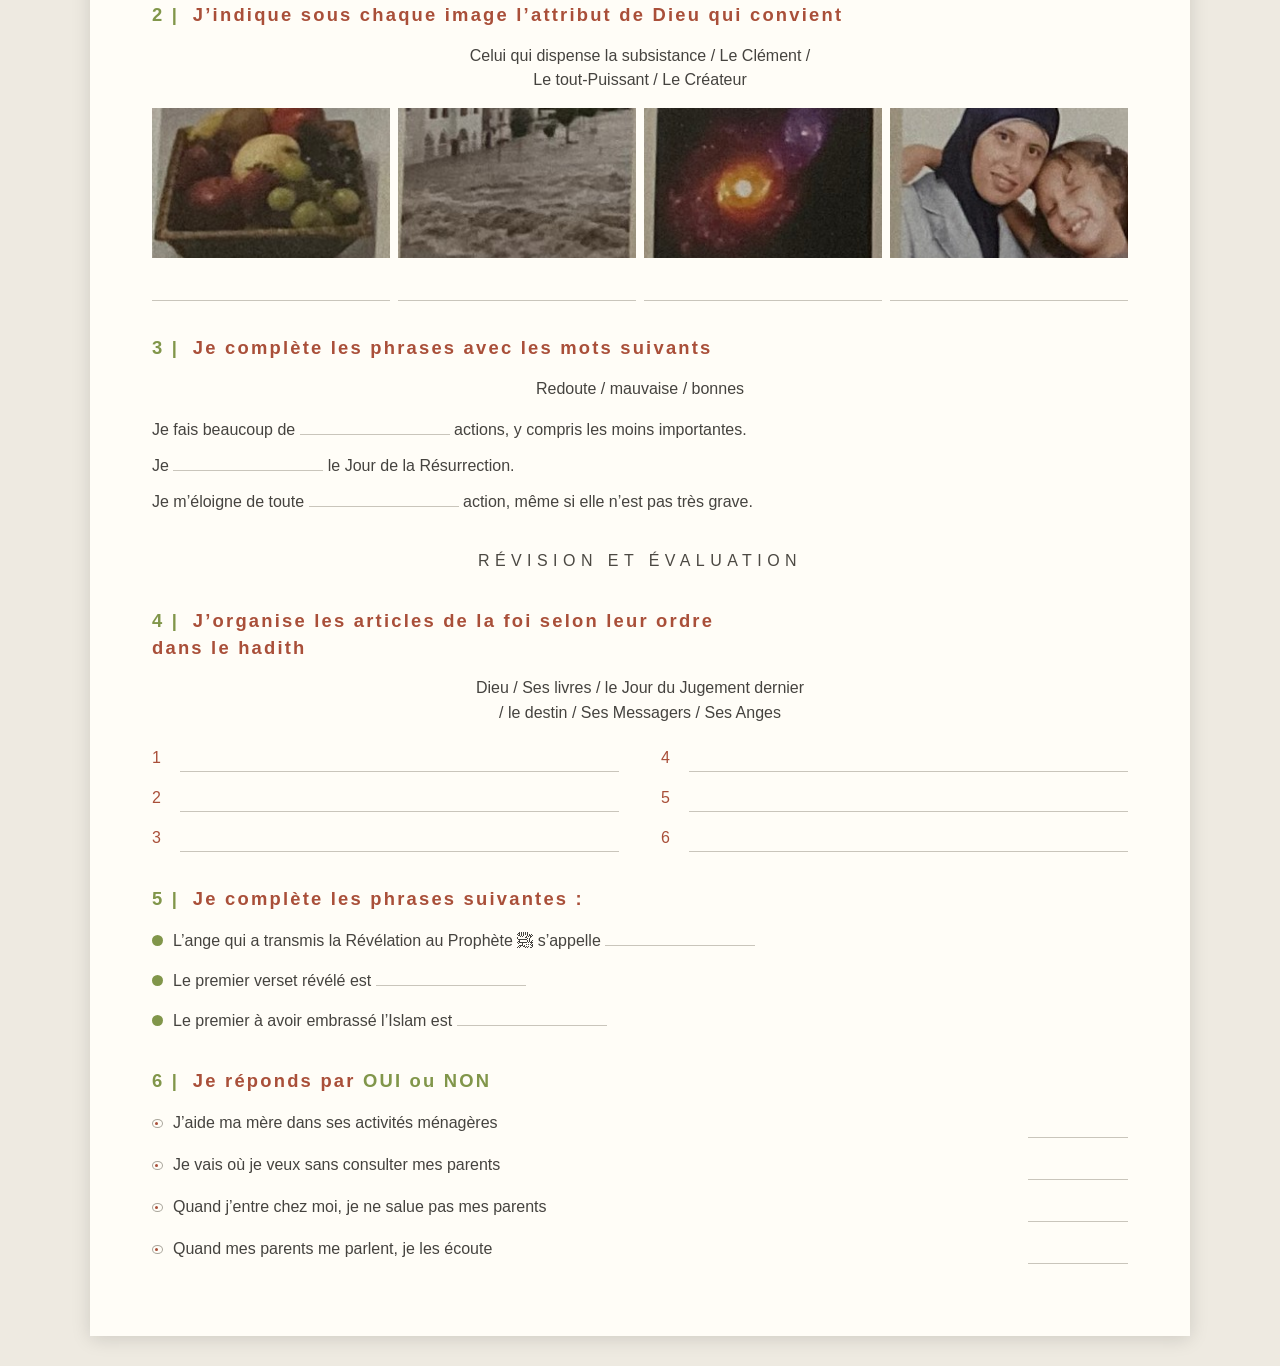
==== commit b30e285f: "Add files via upload" ====
--- a/cours/Cours5Az-Zalzala.html
+++ b/cours/Cours5Az-Zalzala.html
@@ -339,53 +339,6 @@
 La Terre a été <span class="o">témoin des moindres faits</span> et gestes des êtres qui se trouvaient à sa surface.
 </p>
 
-<p class="vref">Verset [6]</p>
-
-<p class="bullet">
-Chaque être humain <span class="o">aura son livre</span> contenant la moindre des choses.
-</p>
-
-<p class="bullet">
-C’est l’heure de <span class="o">justifier et rendre compte</span> de toute action réalisée sur terre.
-</p>
-
-<p class="bullet">
-Il est <span class="o">impossible de nier</span> quoi que ce soit.
-</p>
-
-<p class="vref">Versets [7] et [8]</p>
-
-<p class="bullet">
-Celui qui fait un acte de la taille d’une minuscule fourmi jaune, de :
-</p>
-
-<p class="bullet sub">
-<span class="og">Bien</span> le verra écrit dans son livre et pesé dans sa balance
-</p>
-
-<p class="bullet sub">
-<span class="o">Mal</span> le verra écrit dans son livre et pesé dans sa balance
-</p>
-
-<p class="bullet">
-une parole, un mot, un message
-</p>
-
-<p class="bullet">
-un sourire,
-</p>
-
-<p class="bullet">
-un regard,
-</p>
-
-<p class="bullet">
-une conjecture,
-</p>
-
-<p class="bullet">
-…etc.
-</p>
 
 
 <p class="bullet">
@@ -484,6 +437,58 @@
 <p class="quote">
 « Évitez l’enfer, fût-ce en [offrant] la moitié d’une datte [en Aumône] »
 </p>
+
+<section class="meaning">
+<h2>Je comprends le sens des versets</h2>
+
+<p class="vref">Verset [6]</p>
+
+<p class="bullet">
+Chaque être humain <span class="o">aura son livre</span> contenant la moindre des choses.
+</p>
+
+<p class="bullet">
+C’est l’heure de <span class="o">justifier et rendre compte</span> de toute action réalisée sur terre.
+</p>
+
+<p class="bullet">
+Il est <span class="o">impossible de nier</span> quoi que ce soit.
+</p>
+
+<p class="vref">Versets [7] et [8]</p>
+
+<p class="bullet">
+Celui qui fait un acte de la taille d’une minuscule fourmi jaune, de :
+</p>
+
+<p class="bullet sub">
+<span class="og">Bien</span> le verra écrit dans son livre et pesé dans sa balance
+</p>
+
+<p class="bullet sub">
+<span class="o">Mal</span> le verra écrit dans son livre et pesé dans sa balance
+</p>
+
+<p class="bullet">
+une parole, un mot, un message
+</p>
+
+<p class="bullet">
+un sourire,
+</p>
+
+<p class="bullet">
+un regard,
+</p>
+
+<p class="bullet">
+une conjecture,
+</p>
+
+<p class="bullet">
+…etc.
+</p>
+</section>
 
 </section>
 
